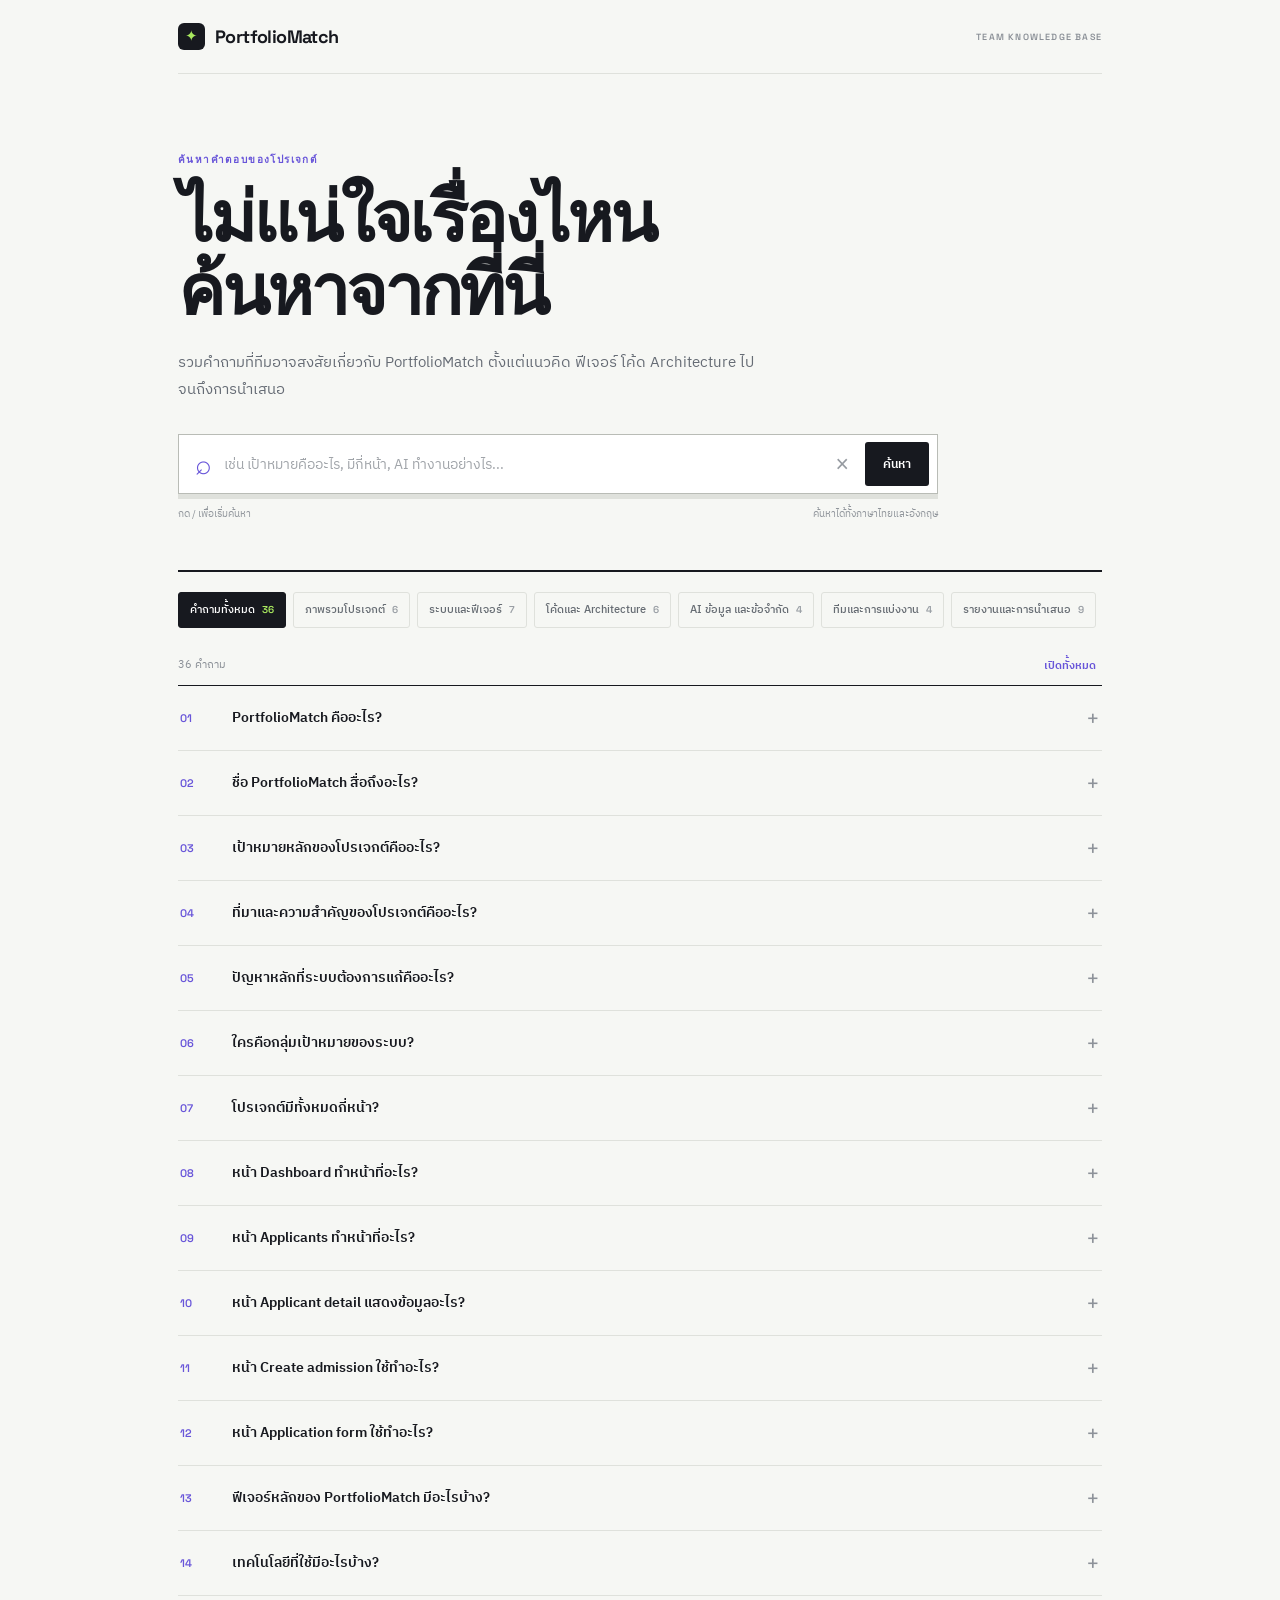
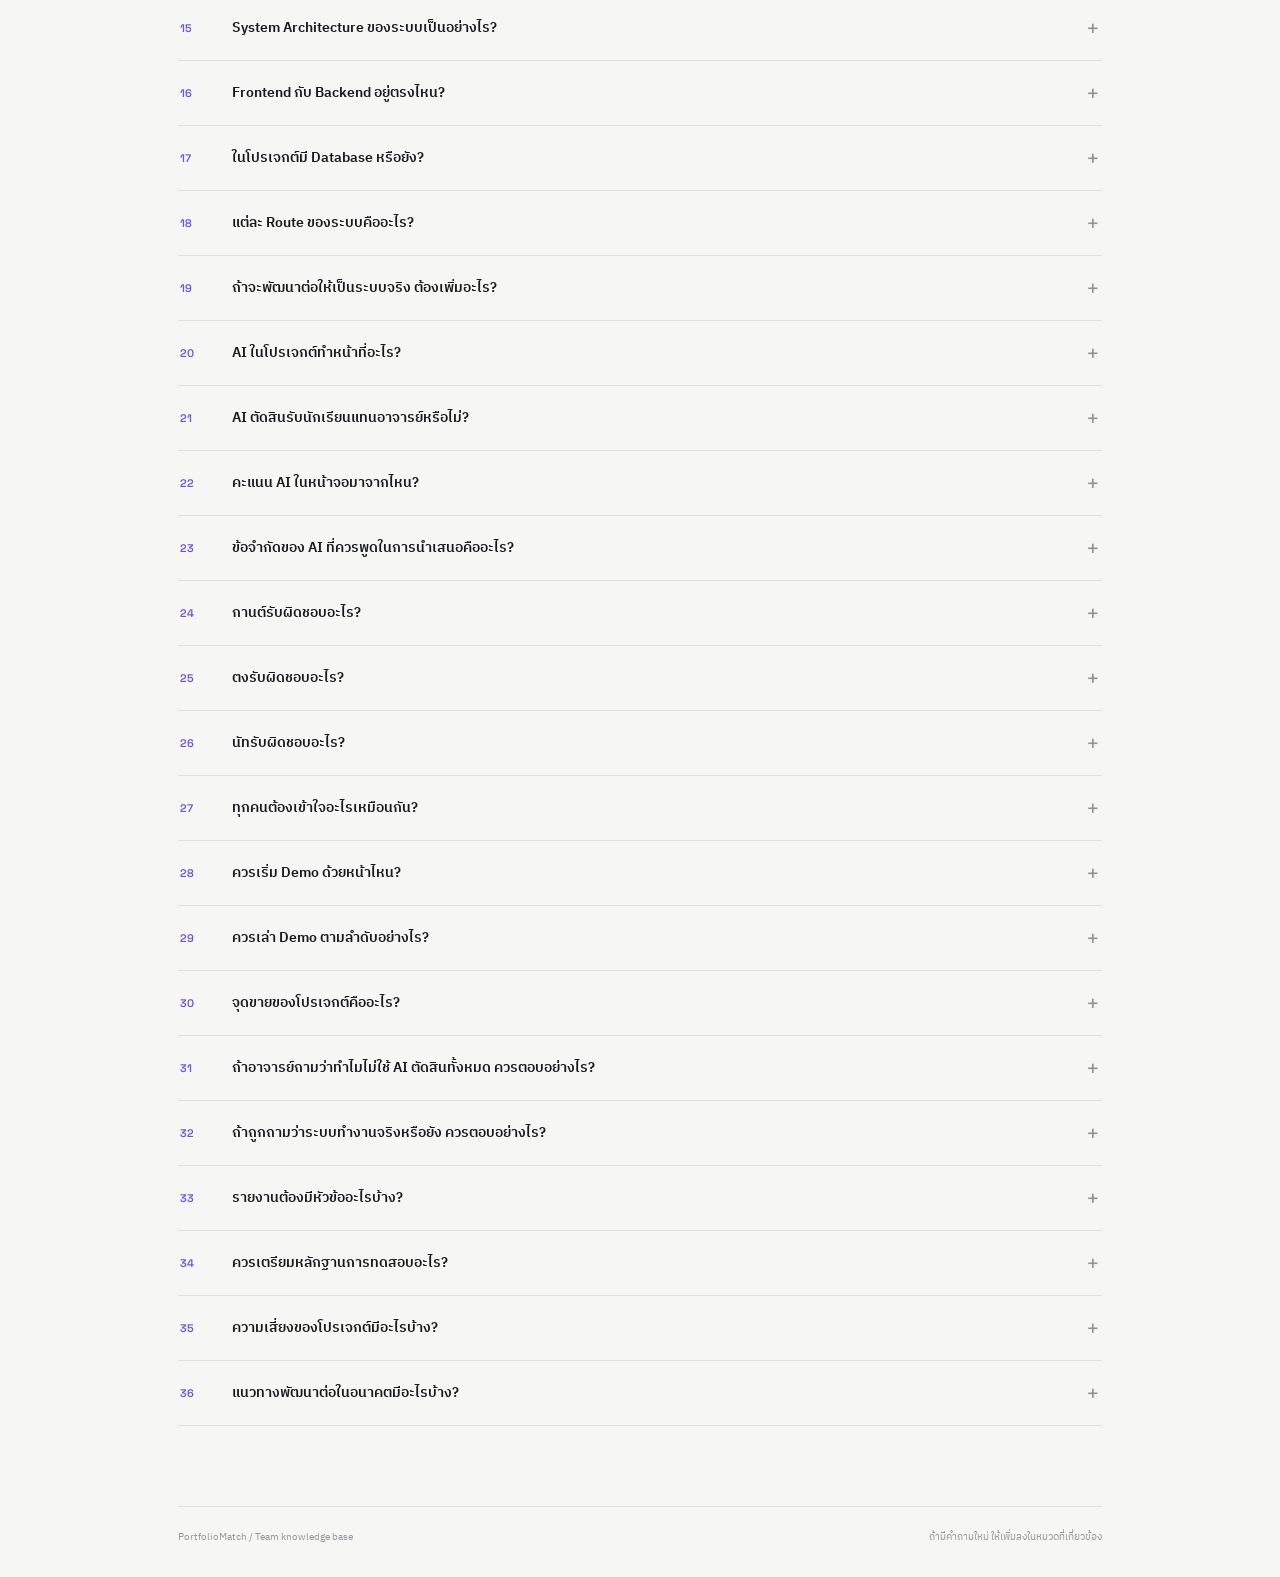
==== index.html @ 24e6a702 "Add PortfolioMatch knowledge base page" ====
<!doctype html>
<html lang="th">
  <head>
    <meta charset="UTF-8" />
    <meta name="viewport" content="width=device-width, initial-scale=1.0" />
    <meta name="description" content="คลังคำถามและคำตอบของโปรเจกต์ PortfolioMatch" />
    <title>PortfolioMatch / คลังคำถามทีม</title>
    <link rel="preconnect" href="https://fonts.googleapis.com" />
    <link rel="preconnect" href="https://fonts.gstatic.com" crossorigin />
    <link href="https://fonts.googleapis.com/css2?family=IBM+Plex+Sans+Thai:wght@400;500;600;700&family=Space+Grotesk:wght@500;600;700&display=swap" rel="stylesheet" />
    <link rel="stylesheet" href="styles.css" />
  </head>
  <body>
    <main class="knowledge-base">
      <header class="site-header">
        <div><span class="brand-mark">✦</span><span class="brand-name">PortfolioMatch</span></div>
        <span class="header-note">TEAM KNOWLEDGE BASE</span>
      </header>

      <section class="search-area" aria-labelledby="page-title">
        <p class="eyebrow">ค้นหาคำตอบของโปรเจกต์</p>
        <h1 id="page-title">ไม่แน่ใจเรื่องไหน<br />ค้นหาจากที่นี่</h1>
        <p class="intro">รวมคำถามที่ทีมอาจสงสัยเกี่ยวกับ PortfolioMatch ตั้งแต่แนวคิด ฟีเจอร์ โค้ด Architecture ไปจนถึงการนำเสนอ</p>
        <form class="search-form" id="search-form" role="search">
          <span class="search-icon">⌕</span>
          <input id="search-input" type="search" autocomplete="off" placeholder="เช่น เป้าหมายคืออะไร, มีกี่หน้า, AI ทำงานอย่างไร..." aria-label="ค้นหาคำถาม" />
          <button id="clear-search" type="button" aria-label="ล้างคำค้นหา">×</button>
          <button class="search-submit" type="submit">ค้นหา</button>
        </form>
        <div class="search-help"><span>กด / เพื่อเริ่มค้นหา</span><span>ค้นหาได้ทั้งภาษาไทยและอังกฤษ</span></div>
      </section>

      <section class="question-area" aria-label="หมวดคำถาม">
        <div class="category-bar" id="category-bar"><button class="category active" data-category="all">คำถามทั้งหมด <b>36</b></button><button class="category" data-category="overview">ภาพรวมโปรเจกต์ <b>6</b></button><button class="category" data-category="product">ระบบและฟีเจอร์ <b>7</b></button><button class="category" data-category="technical">โค้ดและ Architecture <b>6</b></button><button class="category" data-category="ai">AI ข้อมูล และข้อจำกัด <b>4</b></button><button class="category" data-category="team">ทีมและการแบ่งงาน <b>4</b></button><button class="category" data-category="presentation">รายงานและการนำเสนอ <b>9</b></button></div>
        <div class="question-meta"><span id="result-count">36 คำถาม</span><button id="expand-all" type="button">เปิดทั้งหมด</button></div>
        <div class="question-list" id="question-list"></div>
        <div class="empty-state" id="empty-state" hidden><strong>ไม่พบคำถามที่ตรงกัน</strong><p>ลองใช้คำที่สั้นลง เช่น เป้าหมาย, หน้า, AI, โค้ด, นัท หรือ Demo</p></div>
      </section>

      <footer class="site-footer"><span>PortfolioMatch / Team knowledge base</span><span>ถ้ามีคำถามใหม่ ให้เพิ่มลงในหมวดที่เกี่ยวข้อง</span></footer>
    </main>
    <script src="app.js"></script>
  </body>
</html>
---- styles.css ----
:root{--ink:#17191f;--muted:#737983;--paper:#f6f7f4;--card:#fff;--line:#dfe1dc;--violet:#6855d9;--violet-soft:#f0eeff;--green:#a9e95f;--display:"Space Grotesk",sans-serif;--body:"IBM Plex Sans Thai",sans-serif}*{box-sizing:border-box}html{scroll-behavior:smooth}body{margin:0;background:var(--paper);color:var(--ink);font-family:var(--body);line-height:1.6}.knowledge-base{max-width:980px;margin:0 auto;padding:0 28px}.site-header{height:74px;border-bottom:1px solid var(--line);display:flex;align-items:center;justify-content:space-between}.site-header>div{display:flex;align-items:center;gap:10px}.brand-mark{width:27px;height:27px;display:grid;place-items:center;background:var(--ink);color:var(--green);border-radius:6px;font-size:15px}.brand-name{font:700 18px var(--display);letter-spacing:-.6px}.header-note{font:600 9px var(--display);letter-spacing:1.2px;color:#8a8f96}.search-area{padding:78px 0 48px;max-width:760px}.eyebrow{margin:0 0 15px;color:var(--violet);font:600 10px var(--display);letter-spacing:1.4px}.search-area h1{font:600 clamp(42px,7vw,70px)/1.04 var(--display);letter-spacing:-3px;margin:0 0 21px}.intro{font-size:15px;color:#666c75;max-width:600px;line-height:1.85;margin:0}.search-form{height:60px;display:flex;align-items:center;gap:10px;background:var(--card);border:1px solid #b9bcb6;box-shadow:0 5px 0 #dfe1dc;margin-top:30px;padding:7px 8px 7px 16px}.search-icon{color:var(--violet);font:28px var(--display);line-height:1}.search-form input{flex:1;min-width:0;border:0;outline:0;background:transparent;color:var(--ink);font:14px var(--body)}.search-form input::placeholder{color:#a0a4a9}.search-form button{cursor:pointer}.search-form #clear-search{border:0;background:transparent;color:#969ba1;font-size:23px;padding:4px 6px}.search-submit{border:0;background:var(--ink);color:#fff;border-radius:3px;height:44px;padding:0 18px;font:600 12px var(--body)}.search-submit:hover{background:var(--violet)}.search-help{display:flex;justify-content:space-between;color:#90959b;font-size:10px;margin-top:12px}.question-area{border-top:2px solid var(--ink);padding-top:20px}.category-bar{display:flex;flex-wrap:wrap;gap:7px}.category{border:1px solid var(--line);background:transparent;color:#666c73;border-radius:3px;padding:8px 11px;font:500 11px var(--body);cursor:pointer}.category b{font:600 10px var(--display);color:#9a9fa5;margin-left:4px}.category:hover,.category.active{background:var(--ink);border-color:var(--ink);color:#fff}.category.active b,.category:hover b{color:var(--green)}.question-meta{display:flex;justify-content:space-between;align-items:center;margin:28px 0 9px;color:#898e95;font-size:11px}.question-meta button{border:0;background:transparent;color:var(--violet);font:600 11px var(--body);cursor:pointer}.question-list{border-top:1px solid var(--ink)}.question-item{border-bottom:1px solid var(--line)}.question-item summary{display:grid;grid-template-columns:38px 1fr 25px;align-items:center;gap:14px;padding:18px 2px;cursor:pointer;list-style:none;font-size:14px;font-weight:600}.question-item summary::-webkit-details-marker{display:none}.question-number{font:600 11px var(--display);color:var(--violet)}.question-item summary:after{content:"+";font:22px var(--display);font-weight:400;color:#8d9299;text-align:right}.question-item[open] summary:after{content:"−"}.answer{padding:0 40px 21px 52px;color:#626871;font-size:13px;line-height:1.85;max-width:790px}.answer p{margin:0 0 9px}.answer p:last-child{margin-bottom:0}.answer strong{color:var(--ink)}.answer code{background:#f0f0ed;border:1px solid #e0e1dc;padding:1px 5px;color:#5e50c1;font:11px var(--display)}.empty-state{text-align:center;padding:65px 20px;border-top:1px solid var(--ink);color:#747a82}.empty-state strong{display:block;font:600 18px var(--display);color:var(--ink)}.empty-state p{font-size:12px}.site-footer{display:flex;justify-content:space-between;border-top:1px solid var(--line);margin-top:80px;padding:22px 0 32px;color:#91969c;font-size:10px}@media(max-width:620px){.knowledge-base{padding:0 18px}.site-header{height:62px}.header-note{display:none}.search-area{padding:55px 0 37px}.search-area h1{font-size:46px;letter-spacing:-2px}.intro{font-size:13px}.search-form{height:auto;min-height:58px;padding-left:11px}.search-form input{font-size:12px}.search-submit{height:40px;padding:0 11px}.search-help{display:grid;gap:3px}.category-bar{gap:5px}.category{padding:7px 8px;font-size:10px}.question-item summary{grid-template-columns:28px 1fr 20px;gap:9px;font-size:13px;padding:16px 0}.answer{padding:0 10px 18px 37px;font-size:12px}.site-footer{display:grid;gap:7px;margin-top:55px}}
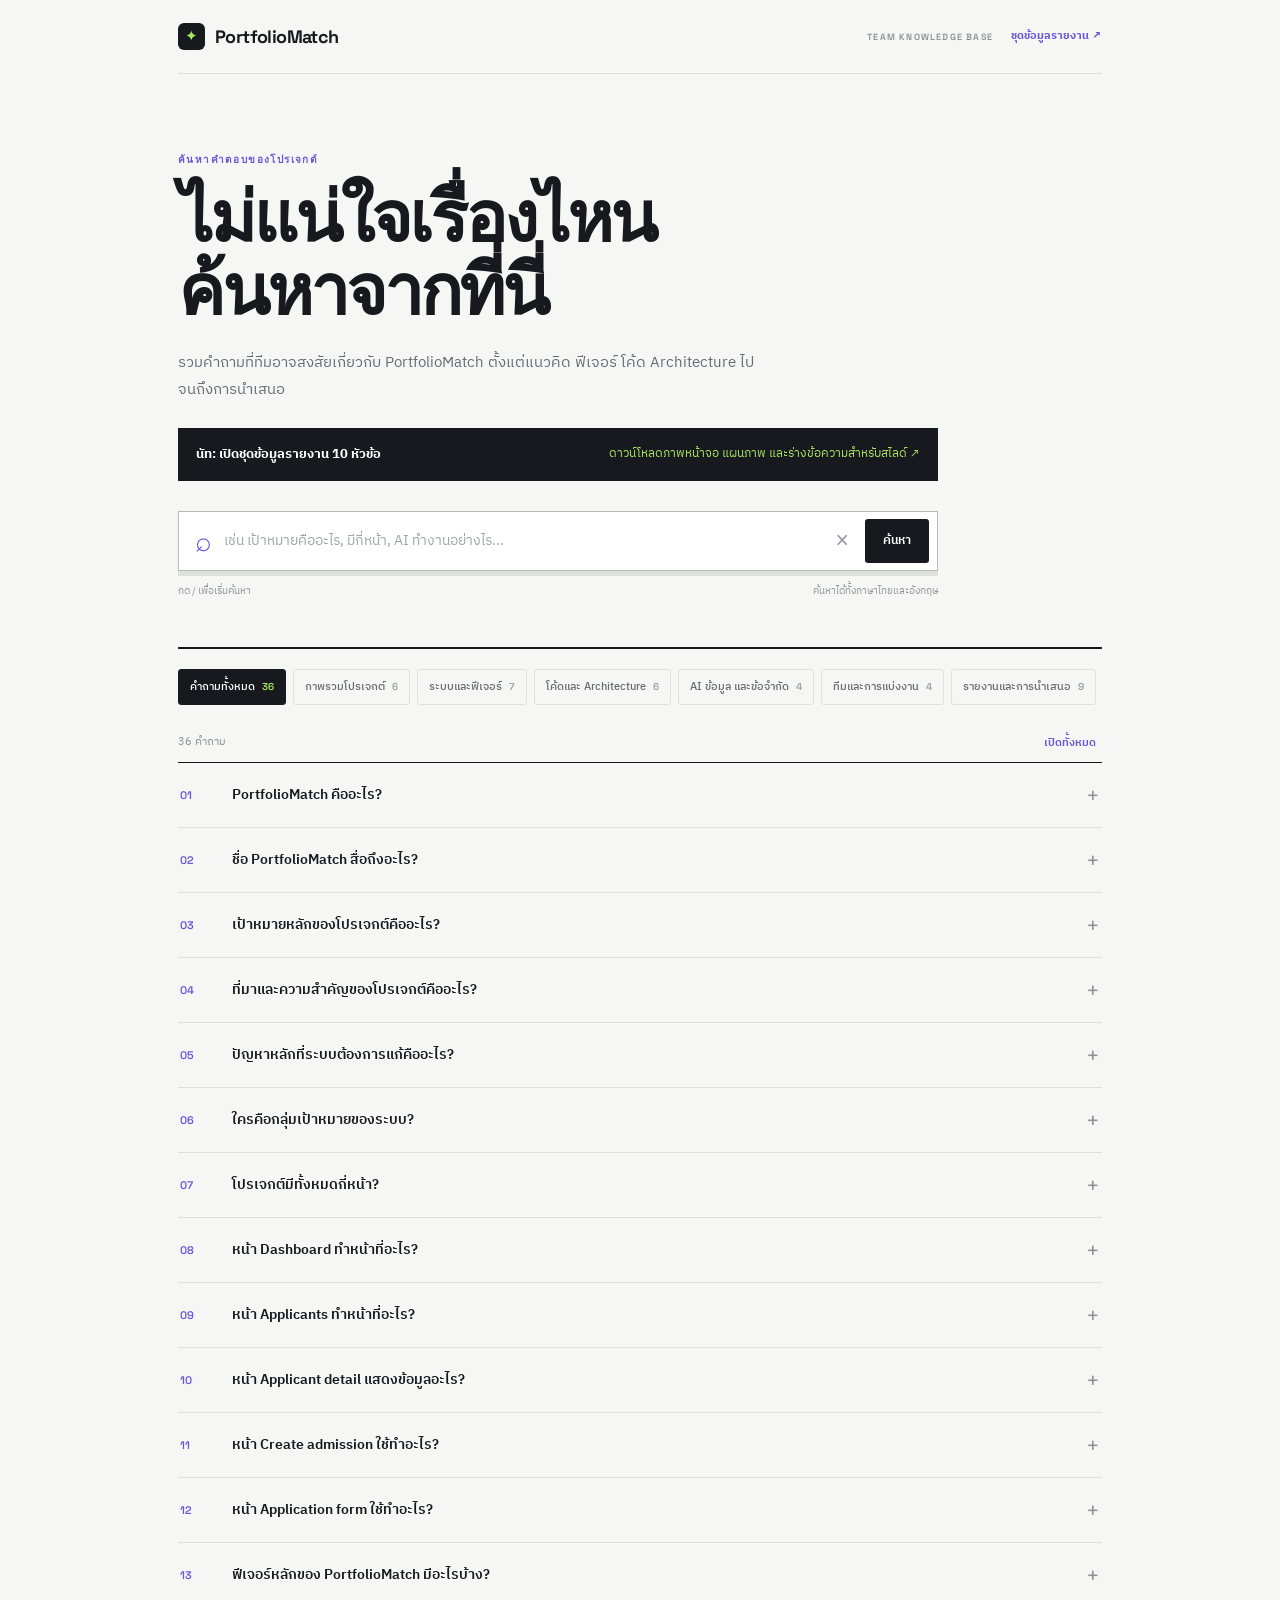
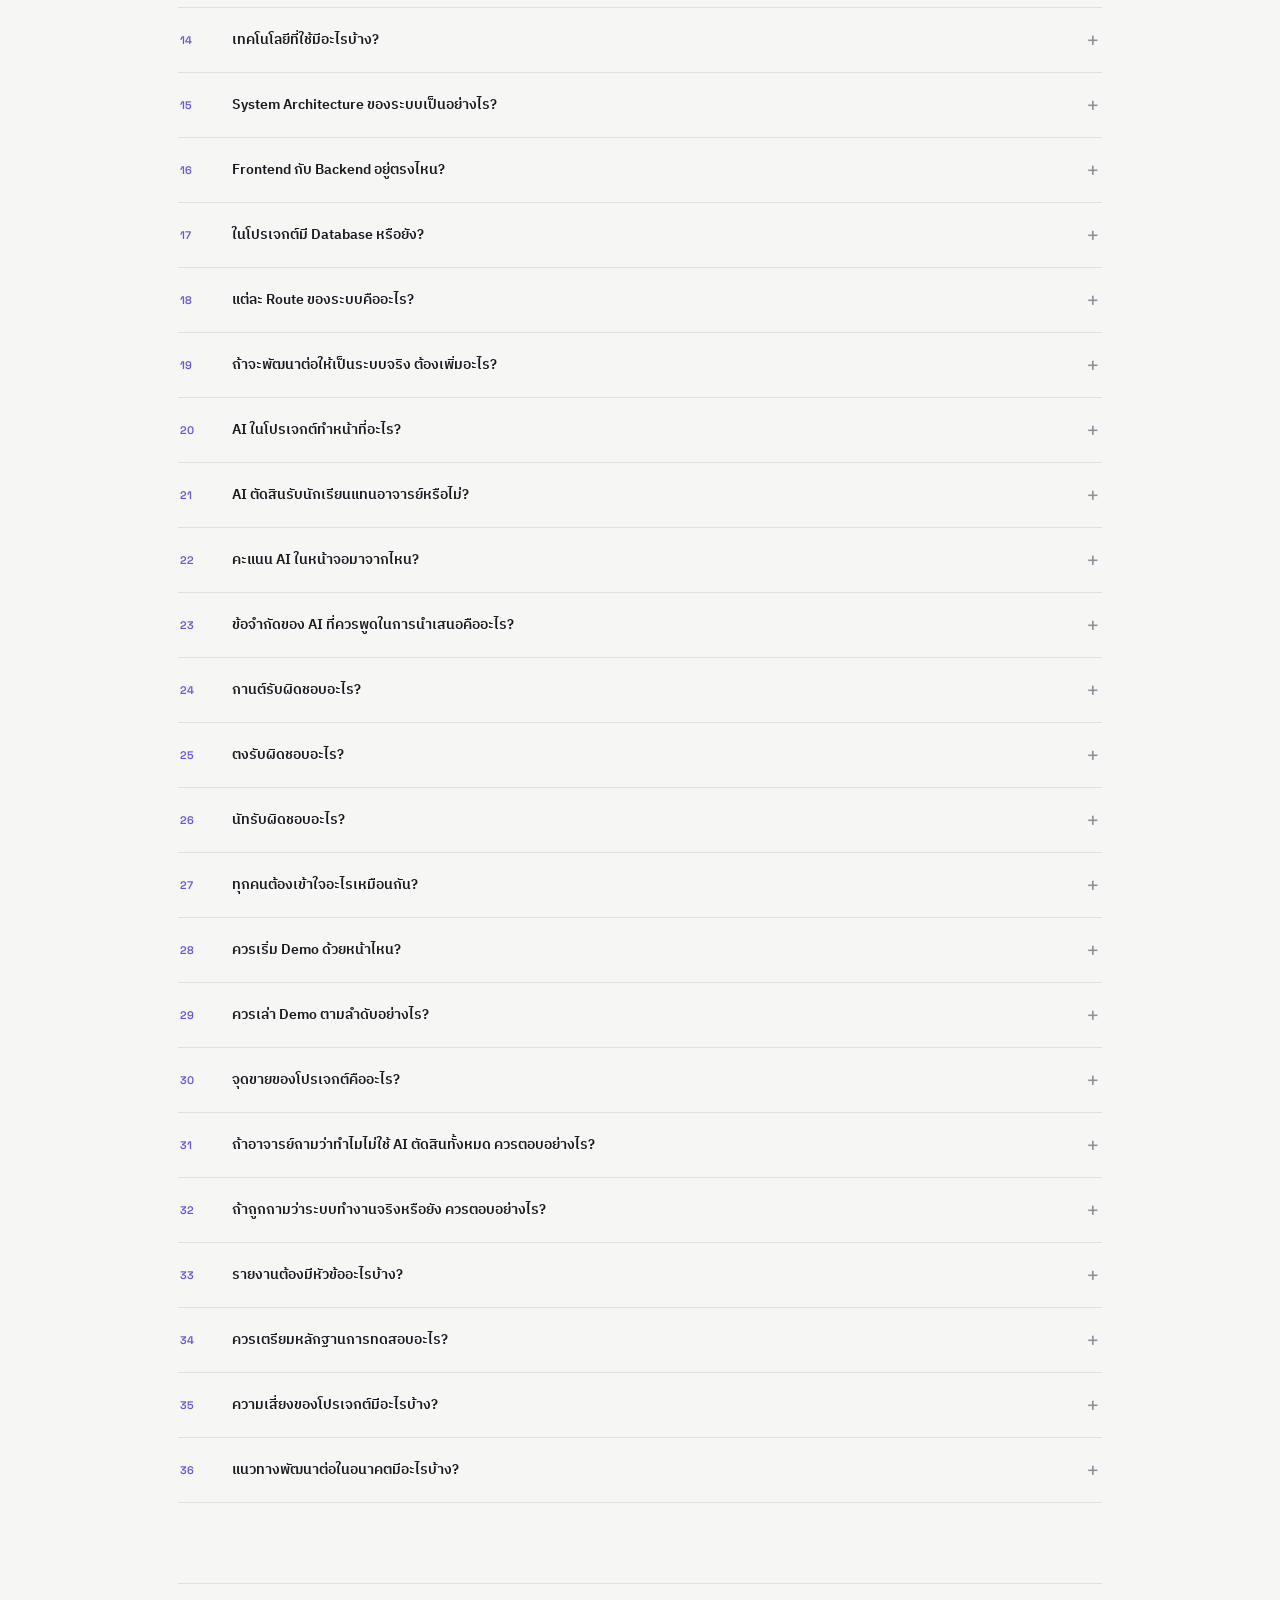
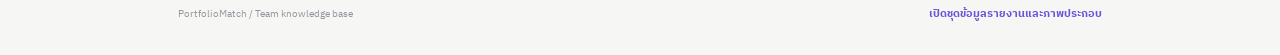
==== commit 5ea3dc5b: "Add report and presentation download kit" ====
--- a/index.html
+++ b/index.html
@@ -14,13 +14,13 @@
     <main class="knowledge-base">
       <header class="site-header">
         <div><span class="brand-mark">✦</span><span class="brand-name">PortfolioMatch</span></div>
-        <span class="header-note">TEAM KNOWLEDGE BASE</span>
+        <nav class="guide-nav" aria-label="เมนูเว็บไซต์"><span class="header-note">TEAM KNOWLEDGE BASE</span><a href="report.html">ชุดข้อมูลรายงาน ↗</a></nav>
       </header>
 
       <section class="search-area" aria-labelledby="page-title">
         <p class="eyebrow">ค้นหาคำตอบของโปรเจกต์</p>
         <h1 id="page-title">ไม่แน่ใจเรื่องไหน<br />ค้นหาจากที่นี่</h1>
-        <p class="intro">รวมคำถามที่ทีมอาจสงสัยเกี่ยวกับ PortfolioMatch ตั้งแต่แนวคิด ฟีเจอร์ โค้ด Architecture ไปจนถึงการนำเสนอ</p>
+        <p class="intro">รวมคำถามที่ทีมอาจสงสัยเกี่ยวกับ PortfolioMatch ตั้งแต่แนวคิด ฟีเจอร์ โค้ด Architecture ไปจนถึงการนำเสนอ</p><a class="report-banner" href="report.html"><strong>นัท: เปิดชุดข้อมูลรายงาน 10 หัวข้อ</strong><span>ดาวน์โหลดภาพหน้าจอ แผนภาพ และร่างข้อความสำหรับสไลด์ ↗</span></a>
         <form class="search-form" id="search-form" role="search">
           <span class="search-icon">⌕</span>
           <input id="search-input" type="search" autocomplete="off" placeholder="เช่น เป้าหมายคืออะไร, มีกี่หน้า, AI ทำงานอย่างไร..." aria-label="ค้นหาคำถาม" />
@@ -37,7 +37,7 @@
         <div class="empty-state" id="empty-state" hidden><strong>ไม่พบคำถามที่ตรงกัน</strong><p>ลองใช้คำที่สั้นลง เช่น เป้าหมาย, หน้า, AI, โค้ด, นัท หรือ Demo</p></div>
       </section>
 
-      <footer class="site-footer"><span>PortfolioMatch / Team knowledge base</span><span>ถ้ามีคำถามใหม่ ให้เพิ่มลงในหมวดที่เกี่ยวข้อง</span></footer>
+      <footer class="site-footer"><span>PortfolioMatch / Team knowledge base</span><a href="report.html">เปิดชุดข้อมูลรายงานและภาพประกอบ</a></footer>
     </main>
     <script src="app.js"></script>
   </body>
--- a/styles.css
+++ b/styles.css
@@ -1 +1,3 @@
 :root{--ink:#17191f;--muted:#737983;--paper:#f6f7f4;--card:#fff;--line:#dfe1dc;--violet:#6855d9;--violet-soft:#f0eeff;--green:#a9e95f;--display:"Space Grotesk",sans-serif;--body:"IBM Plex Sans Thai",sans-serif}*{box-sizing:border-box}html{scroll-behavior:smooth}body{margin:0;background:var(--paper);color:var(--ink);font-family:var(--body);line-height:1.6}.knowledge-base{max-width:980px;margin:0 auto;padding:0 28px}.site-header{height:74px;border-bottom:1px solid var(--line);display:flex;align-items:center;justify-content:space-between}.site-header>div{display:flex;align-items:center;gap:10px}.brand-mark{width:27px;height:27px;display:grid;place-items:center;background:var(--ink);color:var(--green);border-radius:6px;font-size:15px}.brand-name{font:700 18px var(--display);letter-spacing:-.6px}.header-note{font:600 9px var(--display);letter-spacing:1.2px;color:#8a8f96}.search-area{padding:78px 0 48px;max-width:760px}.eyebrow{margin:0 0 15px;color:var(--violet);font:600 10px var(--display);letter-spacing:1.4px}.search-area h1{font:600 clamp(42px,7vw,70px)/1.04 var(--display);letter-spacing:-3px;margin:0 0 21px}.intro{font-size:15px;color:#666c75;max-width:600px;line-height:1.85;margin:0}.search-form{height:60px;display:flex;align-items:center;gap:10px;background:var(--card);border:1px solid #b9bcb6;box-shadow:0 5px 0 #dfe1dc;margin-top:30px;padding:7px 8px 7px 16px}.search-icon{color:var(--violet);font:28px var(--display);line-height:1}.search-form input{flex:1;min-width:0;border:0;outline:0;background:transparent;color:var(--ink);font:14px var(--body)}.search-form input::placeholder{color:#a0a4a9}.search-form button{cursor:pointer}.search-form #clear-search{border:0;background:transparent;color:#969ba1;font-size:23px;padding:4px 6px}.search-submit{border:0;background:var(--ink);color:#fff;border-radius:3px;height:44px;padding:0 18px;font:600 12px var(--body)}.search-submit:hover{background:var(--violet)}.search-help{display:flex;justify-content:space-between;color:#90959b;font-size:10px;margin-top:12px}.question-area{border-top:2px solid var(--ink);padding-top:20px}.category-bar{display:flex;flex-wrap:wrap;gap:7px}.category{border:1px solid var(--line);background:transparent;color:#666c73;border-radius:3px;padding:8px 11px;font:500 11px var(--body);cursor:pointer}.category b{font:600 10px var(--display);color:#9a9fa5;margin-left:4px}.category:hover,.category.active{background:var(--ink);border-color:var(--ink);color:#fff}.category.active b,.category:hover b{color:var(--green)}.question-meta{display:flex;justify-content:space-between;align-items:center;margin:28px 0 9px;color:#898e95;font-size:11px}.question-meta button{border:0;background:transparent;color:var(--violet);font:600 11px var(--body);cursor:pointer}.question-list{border-top:1px solid var(--ink)}.question-item{border-bottom:1px solid var(--line)}.question-item summary{display:grid;grid-template-columns:38px 1fr 25px;align-items:center;gap:14px;padding:18px 2px;cursor:pointer;list-style:none;font-size:14px;font-weight:600}.question-item summary::-webkit-details-marker{display:none}.question-number{font:600 11px var(--display);color:var(--violet)}.question-item summary:after{content:"+";font:22px var(--display);font-weight:400;color:#8d9299;text-align:right}.question-item[open] summary:after{content:"−"}.answer{padding:0 40px 21px 52px;color:#626871;font-size:13px;line-height:1.85;max-width:790px}.answer p{margin:0 0 9px}.answer p:last-child{margin-bottom:0}.answer strong{color:var(--ink)}.answer code{background:#f0f0ed;border:1px solid #e0e1dc;padding:1px 5px;color:#5e50c1;font:11px var(--display)}.empty-state{text-align:center;padding:65px 20px;border-top:1px solid var(--ink);color:#747a82}.empty-state strong{display:block;font:600 18px var(--display);color:var(--ink)}.empty-state p{font-size:12px}.site-footer{display:flex;justify-content:space-between;border-top:1px solid var(--line);margin-top:80px;padding:22px 0 32px;color:#91969c;font-size:10px}@media(max-width:620px){.knowledge-base{padding:0 18px}.site-header{height:62px}.header-note{display:none}.search-area{padding:55px 0 37px}.search-area h1{font-size:46px;letter-spacing:-2px}.intro{font-size:13px}.search-form{height:auto;min-height:58px;padding-left:11px}.search-form input{font-size:12px}.search-submit{height:40px;padding:0 11px}.search-help{display:grid;gap:3px}.category-bar{gap:5px}.category{padding:7px 8px;font-size:10px}.question-item summary{grid-template-columns:28px 1fr 20px;gap:9px;font-size:13px;padding:16px 0}.answer{padding:0 10px 18px 37px;font-size:12px}.site-footer{display:grid;gap:7px;margin-top:55px}}
+
+.guide-nav{display:flex;align-items:center;gap:18px}.guide-nav a,.site-footer a{color:var(--violet);font-weight:700;text-decoration:none;font-size:11px}.report-banner{display:flex;flex-wrap:wrap;justify-content:space-between;gap:6px 20px;margin-top:24px;background:#17191f;color:#fff;padding:16px 18px;text-decoration:none}.report-banner strong{font-size:13px}.report-banner span{font-size:12px;color:#a9e95f}@media(max-width:620px){.guide-nav .header-note{display:none}.guide-nav a{font-size:10px}.report-banner{display:block}.report-banner span{display:block;margin-top:4px}}
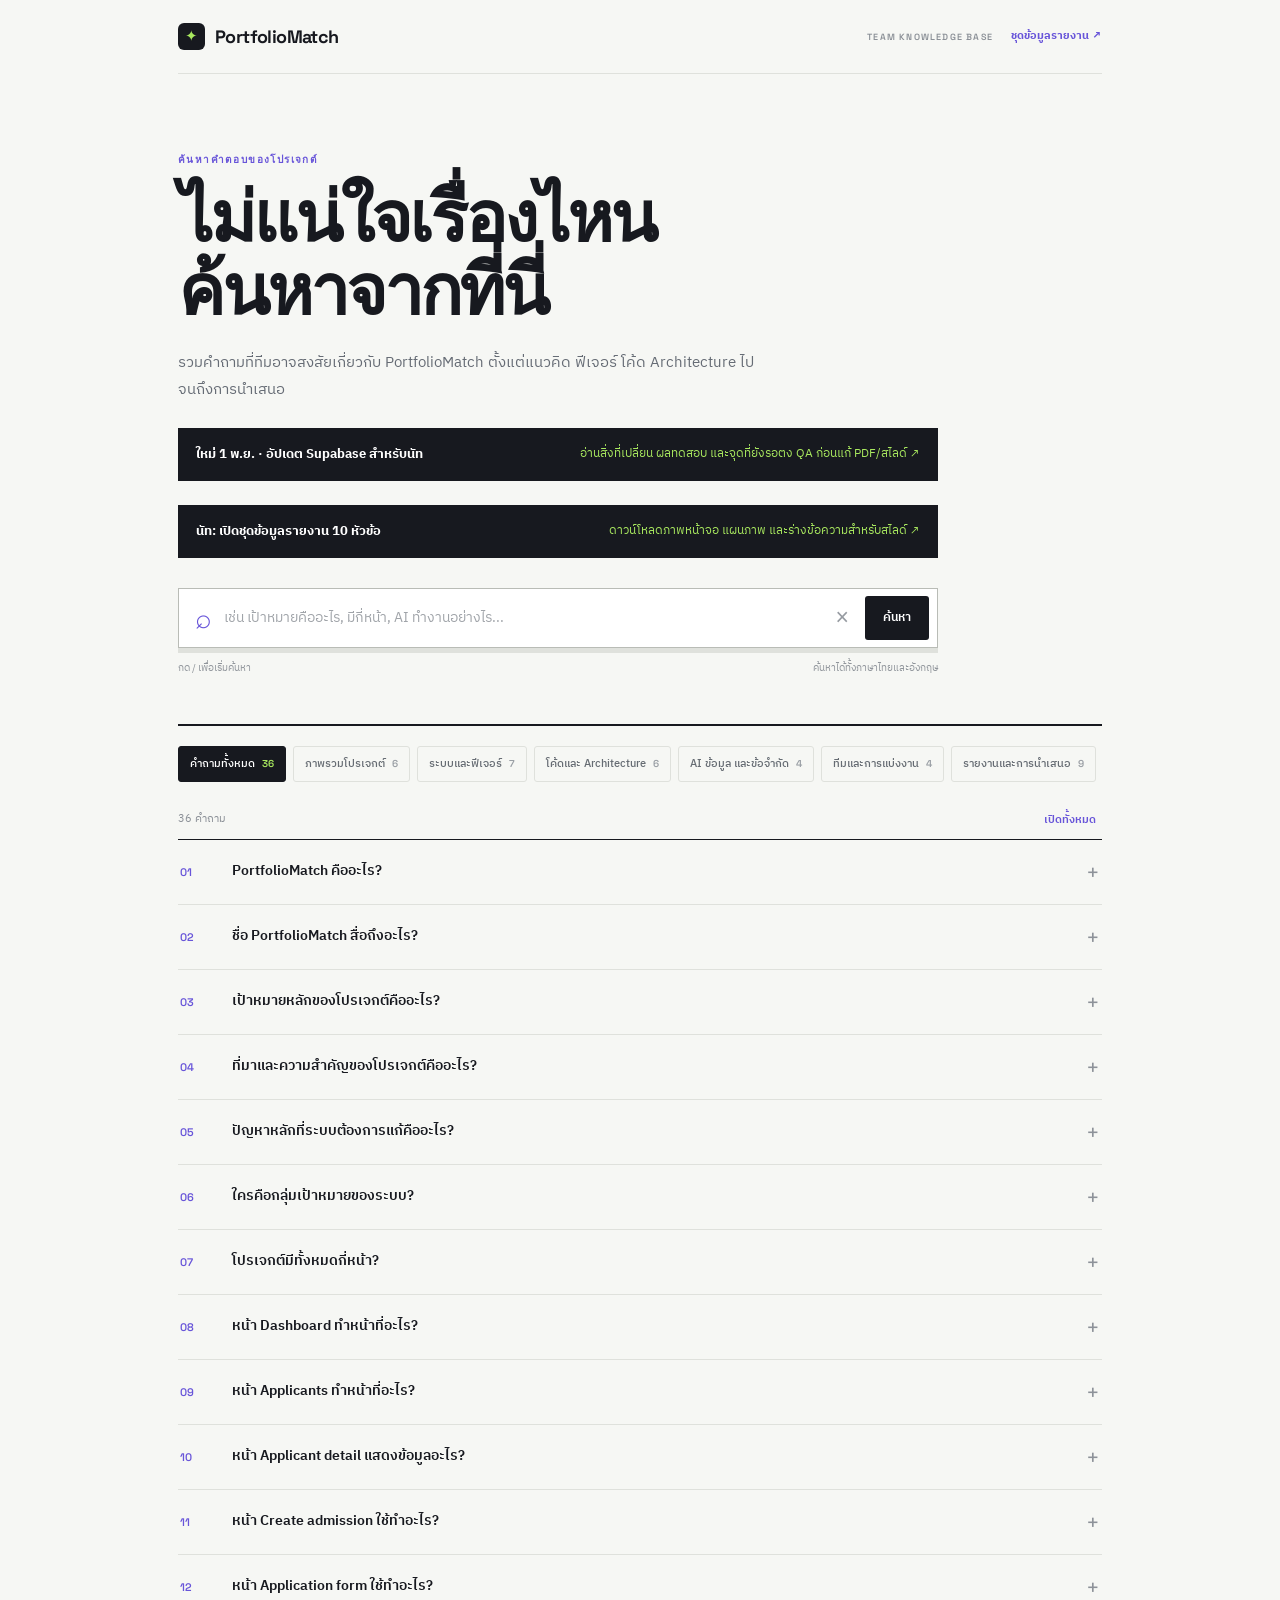
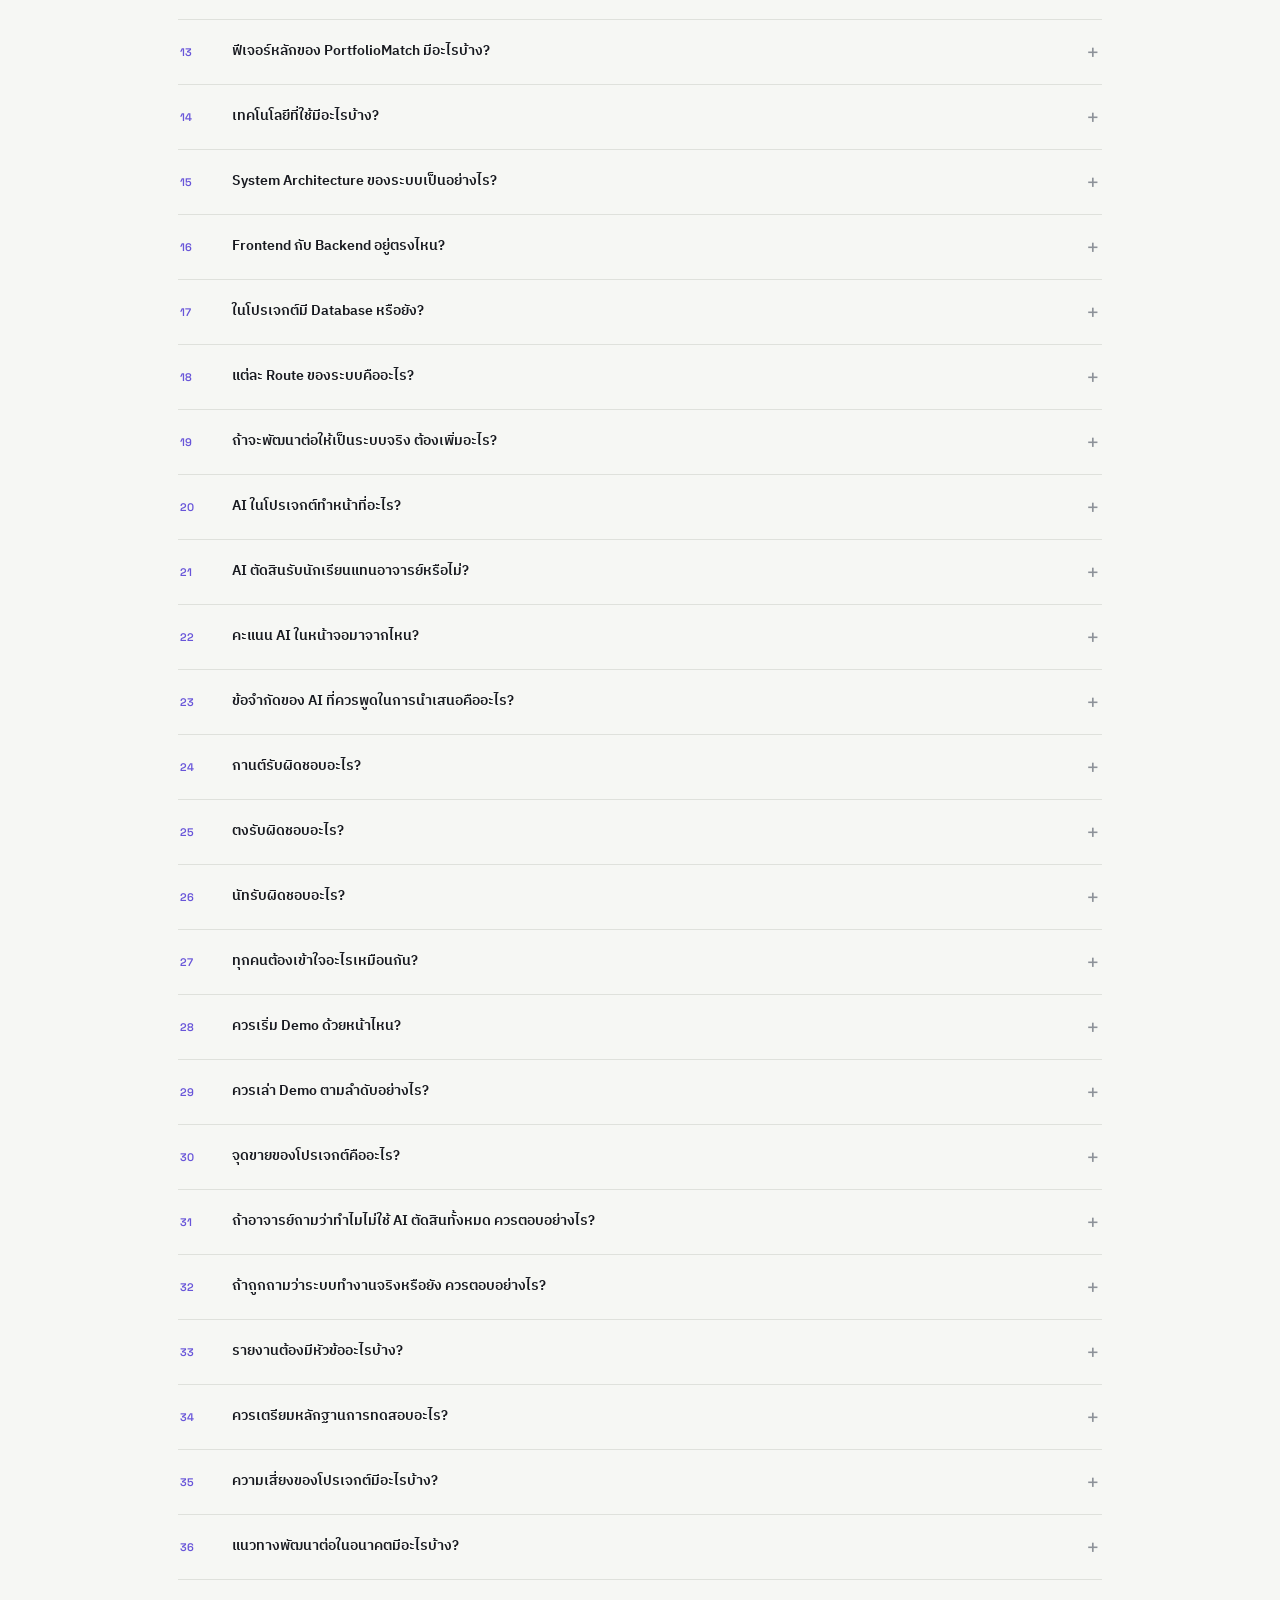
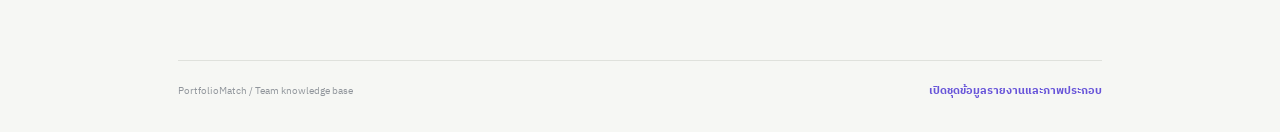
==== commit fcf62d44: "Update report guide for Supabase demo handoff" ====
--- a/index.html
+++ b/index.html
@@ -20,7 +20,7 @@
       <section class="search-area" aria-labelledby="page-title">
         <p class="eyebrow">ค้นหาคำตอบของโปรเจกต์</p>
         <h1 id="page-title">ไม่แน่ใจเรื่องไหน<br />ค้นหาจากที่นี่</h1>
-        <p class="intro">รวมคำถามที่ทีมอาจสงสัยเกี่ยวกับ PortfolioMatch ตั้งแต่แนวคิด ฟีเจอร์ โค้ด Architecture ไปจนถึงการนำเสนอ</p><a class="report-banner" href="report.html"><strong>นัท: เปิดชุดข้อมูลรายงาน 10 หัวข้อ</strong><span>ดาวน์โหลดภาพหน้าจอ แผนภาพ และร่างข้อความสำหรับสไลด์ ↗</span></a>
+        <p class="intro">รวมคำถามที่ทีมอาจสงสัยเกี่ยวกับ PortfolioMatch ตั้งแต่แนวคิด ฟีเจอร์ โค้ด Architecture ไปจนถึงการนำเสนอ</p><a class="report-banner" href="downloads/nut-supabase-update-2026-11-01.md"><strong>ใหม่ 1 พ.ย. · อัปเดต Supabase สำหรับนัท</strong><span>อ่านสิ่งที่เปลี่ยน ผลทดสอบ และจุดที่ยังรอตง QA ก่อนแก้ PDF/สไลด์ ↗</span></a><a class="report-banner" href="report.html"><strong>นัท: เปิดชุดข้อมูลรายงาน 10 หัวข้อ</strong><span>ดาวน์โหลดภาพหน้าจอ แผนภาพ และร่างข้อความสำหรับสไลด์ ↗</span></a>
         <form class="search-form" id="search-form" role="search">
           <span class="search-icon">⌕</span>
           <input id="search-input" type="search" autocomplete="off" placeholder="เช่น เป้าหมายคืออะไร, มีกี่หน้า, AI ทำงานอย่างไร..." aria-label="ค้นหาคำถาม" />
